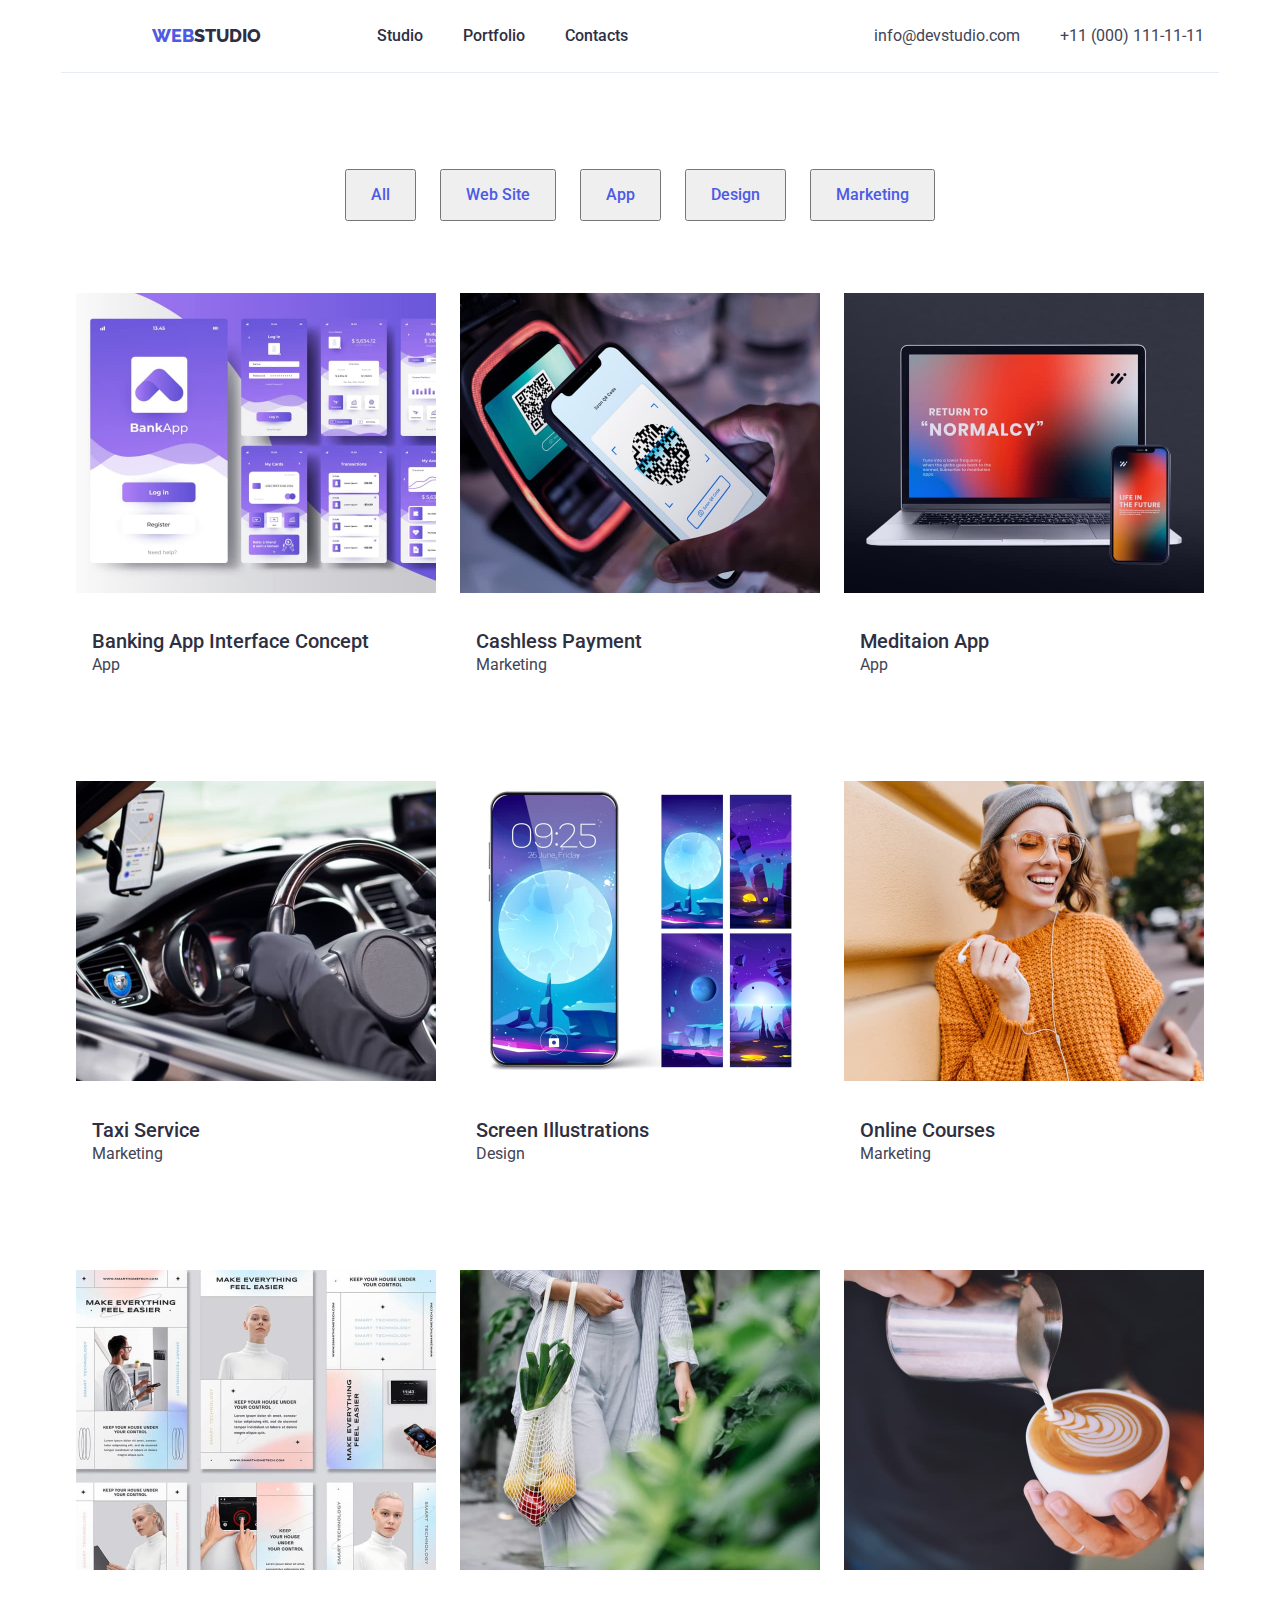
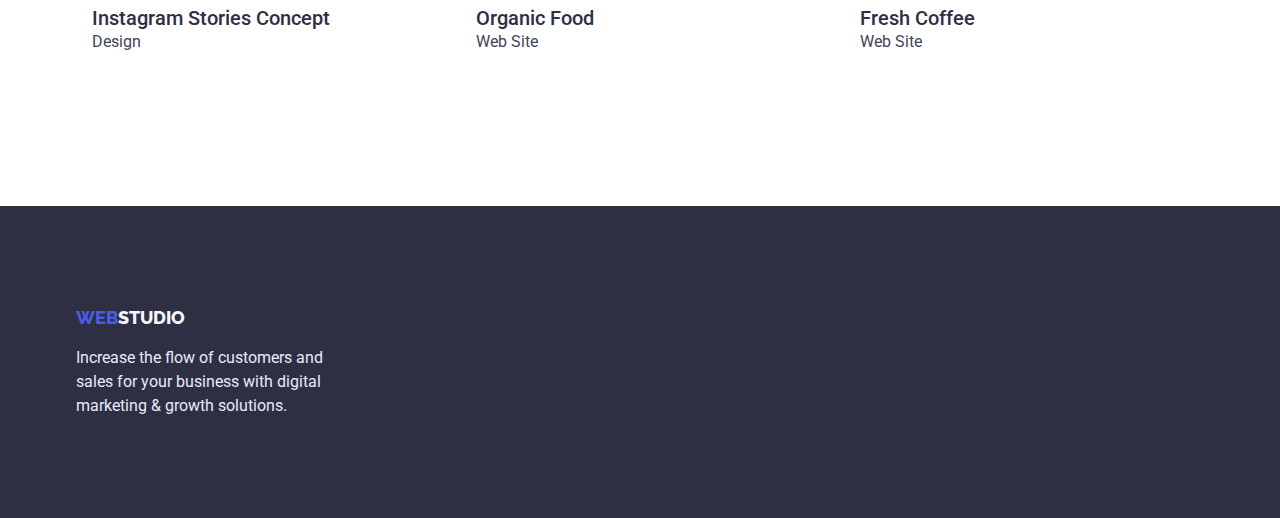
==== portfolio.html @ bc508bcf "Update portfolio.html" ====
<!DOCTYPE html>
<html lang="en">
<head>
    <meta charset="UTF-8">
    <meta http-equiv="X-UA-Compatible" content="IE=edge">
    <meta name="viewport" content="width=, initial-scale=1.0">
    <title>Document</title>
    <link
    rel="stylesheet"
    href="https://cdnjs.cloudflare.com/ajax/libs/modern-normalize/1.0.0/modern-normalize.min.css"
  />
    <link rel="stylesheet" href="./css/styles.css">
  <link href="https://fonts.googleapis.com/css2?family=Raleway:wght@800&family=Roboto:wght@400;500;700;900&display=swap" rel="stylesheet">
</head>
<body>
  <h1 class="visually-hidden">NAVIGATION</h1>
     <header>
        <div class="container one_header">
           
            <nav class="navigation">
                <ul class="references">
                    <a href="./index.html" class="logo"><b class="word_part_one"> WEB</b><b class="word_part_three">STUDIO</b></a>
                    <li><a href="./index.html" class="references_part">Studio</a></li>
                    <li><a href="./portfolio.html" class="references_part">Portfolio</a></li>
                    <li><a href="" class="references_part">Contacts</a></li>
                </ul>
            </nav>
                <address class="address_">
                    <ul class="link">
                        <li><a href="mailto:info@devstudio.com" class="link_one">info@devstudio.com</a></li>
                        <li><a href="tel:+110001111111" class="link_one">+11 (000) 111-11-11</a></li>
                    </ul>
                </address>

        </div>
    </header>
    <main>
        
        <section>
            <div class="container list_two">
                <ul class="portfolio_buttons">
                    <li><button type="button" class="button1">All</button></li>
                    <li><button type="button" class="button1">Web Site</button></li>
                    <li><button type="button" class="button1">App</button></li>
                    <li><button type="button" class="button1">Design</button></li>
                    <li> <button type="button" class="button1">Marketing</button></li>
                </ul>
                    <ul class="list">
                        <li >
                            <a href="http://">
                                <img src="./images/image5.jpg" alt="Technologies" width="360">
                                <div class="services_list">
                                    <h3 class="services">Banking App Interface Concept</h3>
                                 <p class="under_services">App</p>
                                </div>
                            </a>
              
                        </li>
                        <li >
                            <a href="http://">
                                <img src="./images/image6.jpg" alt="Technologies" width="360">
                                <div class="services_list">
                                    <h3 class="services">Cashless Payment</h3>
                                 <p class="under_services">Marketing</p>
                                </div>
                            </a>
        
                        </li>
                        <li >
                            <a href="http://">
                                <img src="./images/image7.jpg" alt="Technologies" width="360">
                                <div class="services_list">
                                    <h3 class="services">Meditaion App</h3>
                                 <p class="under_services">App</p>
                                </div>
                            </a>
        
                        </li>
                        <li class="list_distance">
                            <a href="http://">
                                <img src="./images/image8.jpg" alt="Technologies" width="360">
                                <div class="services_list">
                                    <h3 class="services">Taxi Service</h3>
                                 <p class="under_services">Marketing</p>
                                </div>
                            </a>
        
                        </li>
                        <li class="list_distance">
                            <a href="http://">
                                <img src="./images/image9.jpg" alt="Technologies" width="360">
                                <div class="services_list">
                                    <h3 class="services">Screen Illustrations</h3>
                                 <p class="under_services">Design</p>
                                </div>
                            </a>
                            
                        </li>
                        <li class="list_distance">
                            <a href="http://">
                                <img src="./images/image10.jpg" alt="Technologies" width="360">
                                <div class="services_list">
                                    <h3 class="services">Online Courses</h3>
                                 <p class="under_services">Marketing</p>
                                </div>
                            </a>
        
                        </li>
                        <li class="list_distance">
                            <a href="http://">
                                <img src="./images/image11.jpg" alt="Technologies" width="360">
                                <div class="services_list">
                                    <h3 class="services">Instagram Stories Concept</h3>
                                 <p class="under_services">Design</p>
                                </div>
                            </a>
        
                        </li>
                        <li class="list_distance">
                            <a href="http://">
                                <img src="./images/image12.jpg" alt="Technologies" width="360">
                                <div class="services_list">
                                    <h3 class="services">Organic Food</h3>
                                 <p class="under_services">Web Site</p> 
                                </div>
                            </a>
                              
        
                        </li>
                        <li class="list_distance">
                            <a href="http://">
                                <img src="./images/image13.jpg" alt="Technologies" width="360">
                                <div class="services_list">
                                    <h3 class="services">Fresh Coffee</h3>
                                 <p class="under_services">Web Site</p>
                                </div>
                            </a>
                        </li>
                    </ul>
            </div>
        </section>
        
    </main>
    <footer class="ending one_footer">
        <div class="container real_end">
            <a href="./index.html" class="logo"><b class="word_part_one"> WEB</b><b class="word_part_two">STUDIO</b></a>

           <p class="footerd">Increase the flow of customers and <br> sales for your business with digital <br> marketing & growth solutions.</p>
        </div>
    </footer>
</body>
---- css/styles.css ----
:root {
  -one-color: #434455;
  -titel-color: #2E2F42;
  -link-color:  #434455;
}
body {
  font-family: 'Roboto';
  color: #FFFFFF;
}

.link .link_one {
  color:#434455;
  font-size: 16px;
  line-height: 1.5em;
  text-decoration: none;
  font-weight: 400;
  font-style: normal;
}
.link_one:hover,
.link_one :focus{
  color: darkblue;
}


.button1 {
   color: #4D5AE5;
    font-weight: 500;
    font-size: 16px;
    line-height: 1.5em;
    font-family: 'Roboto';
}
button:focus,
button:active,
button:hover{
   color: blue;
}
button {
    cursor: pointer;
}
.button2 {
   color: #FFFFFF;
   font-weight: 500;
    font-size: 16px;
    line-height: 1.5em;
    background: #4D5AE5;
    font-family: 'Roboto';
    padding: 16px 32px;
    margin-top: 48px;
    margin-left: auto;
    margin-right: auto;
    display: block;
    
}
.button1 {
  padding-top: 12px;
  padding-bottom: 12px;
  padding-right: 24px;
  padding-left: 24px;
}
.list {
  text-decoration: none;
  display: flex;
  flex-wrap: wrap;
  gap: 24px;
  margin-top: 72px;
  margin-bottom: 120px;
}
.list .services {
  color:#2E2F42;
  font-weight: 500;
  font-size: 20px;
  line-height: 1.2em;
  text-decoration: none;

}
.list .under_services {
  color: #434455;
  font-size: 16px;
  line-height: 1.5em;
  text-decoration: none;
}
*{
  text-decoration: none;
}
.word_part_one {
  color: #4D5AE5;
  font-weight: 800;
 font-size: 18px;
 line-height: 1.33em;
 font-family: 'Raleway', sans-serif;
 text-decoration: none;
 margin-top: 24;
}
.word_part_two {
  color: #F4F4FD;
  font-weight: 800;
  font-size: 18px;
 line-height: 1.33em;
 font-family: 'Raleway', sans-serif;
 text-decoration: none;
}
.references .references_part {
  color: #2E2F42;
  font-weight: 500;
  font-size: 16px;
  line-height: 1.5em;
  
}
.footerd {
  color: #E7E9FC;
  font-size: 16px;
  line-height: 1.5em;
  margin-top: 16px;
}
.benefits .big_titel {
  color: #2E2F42;
  font-weight: 500;
  font-size: 20px;
  line-height: 1.2em;
  margin-bottom: 8px;
}
.benefits .under_titel {
  color: #434455;
  font-size: 16px;
  line-height: 1.5em;
}
.list_downsize .big_titel_two {
  color: #2E2F42;
  font-weight: 500;
  font-size: 20px;
  line-height: 1.2em;
  text-decoration: none;
  text-align: center;
}
.list_downsize .under_titel-two {
  color: #434455;
  font-size: 16px;
  line-height: 1.5em;
  text-decoration: none;
  text-align: center;
}
.first_titel {
  font-size: 56px;
  line-height: 1.07em;
  color: #FFFFFF;
  letter-spacing: 0.02em;
}

.first_section {
  background: #2E2F42;
  padding-top: 288px;
  padding-bottom: 288px;
  display: block;
}
.team {
  background: #F4F4FD;
}
.word_part_three { 
  color: #2E2F42;
  font-weight: 800;
  font-size: 18px;
  line-height: 1.33em;
  font-family: 'Raleway';
  text-decoration: none;
}
.second_titel {
  color: #2E2F42;
  font-weight: 700;
  font-size: 36px;
  line-height: 1.11em;
  text-align: center;
}
.team .titel_team {
  color: #2E2F42;
  font-weight: 700;
  font-size: 36px;
  line-height: 1.11em;
  text-align: center;
}
.ending {
  background: #2E2F42;
}
.container {
 width: 1158px;
 margin: 0 auto;
 padding-left: 15px;
 padding-right: 15px;
}
.one_header {
  display: flex;
  align-items: center;
  border-bottom: 1px solid #E7E9FC;
  padding-top: 24px;
  padding-bottom: 24px;

}
.one_footer
.navigation {
  display: flex;
  align-items: center;
}
.references {
  display: flex;
  gap: 40px;
  margin-left: 76px;
}
.second_section {
  padding-top: 120px;
  padding-bottom: 120px;
}
.benefits {
  gap: 24px;
  display: flex;
  flex-direction: row;
  align-items: center;
  
}
.third_section {
  padding-bottom: 120px;
}
.list_of_images {
  gap: 24px;
  margin-top: 72px;
  display: flex;
  flex-wrap: wrap;
}
.team {
  padding-top: 120px;
  padding-bottom: 120px;
}
.list_downsize {
  gap: 24px;
  margin-bottom: 72px;
  display: flex;
  flex-wrap: wrap;
}
.link {
  display: flex;
  gap: 40px;
  align-items: center;
  margin-left: auto;
}
.address_ {
  margin-left: auto;
  display: block;
}
.one_footer {
  padding-top: 100px;
  padding-bottom: 100px;
}
.portfolio_buttons {
  display: flex;
  align-items: center;
  gap: 24px;
  flex-direction: row;
  margin-top: 96px;
  justify-content: center;
}
.under_benefits {
  max-width: 264px;
}
.images_one {
  margin-top: 72px ;
}
.text_one {
  padding-top: 32px ;
  padding-bottom: 32px;
}
.logo {
  margin-right: 76px;
}
.services_list {
  padding-left: 16px;
  padding-right: 54px;
  padding-top: 32px;
  padding-bottom: 32px;
}
.list_distance {
  margin-top: 48px;
}
html {
  box-sizing: border-box;
}
*::before,
*::after {
  box-sizing: inherit;
}
.solution_titel {
  text-align: center;
}

p, h1, h2, h3, h4, h5, h6{
  margin: 0;
}
ul {
  margin: 0;
  padding-left: 0;
}
.section {
  display: block;
}
.visually-hidden {
  position: absolute;
  width: 1px;
  height: 1px;
  margin: -1px;
  border: 0;
  padding: 0;
  white-space: nowrap;
  clip-path: inset(100%);
  clip: rect(0 0 0 0);
  overflow: hidden;
}
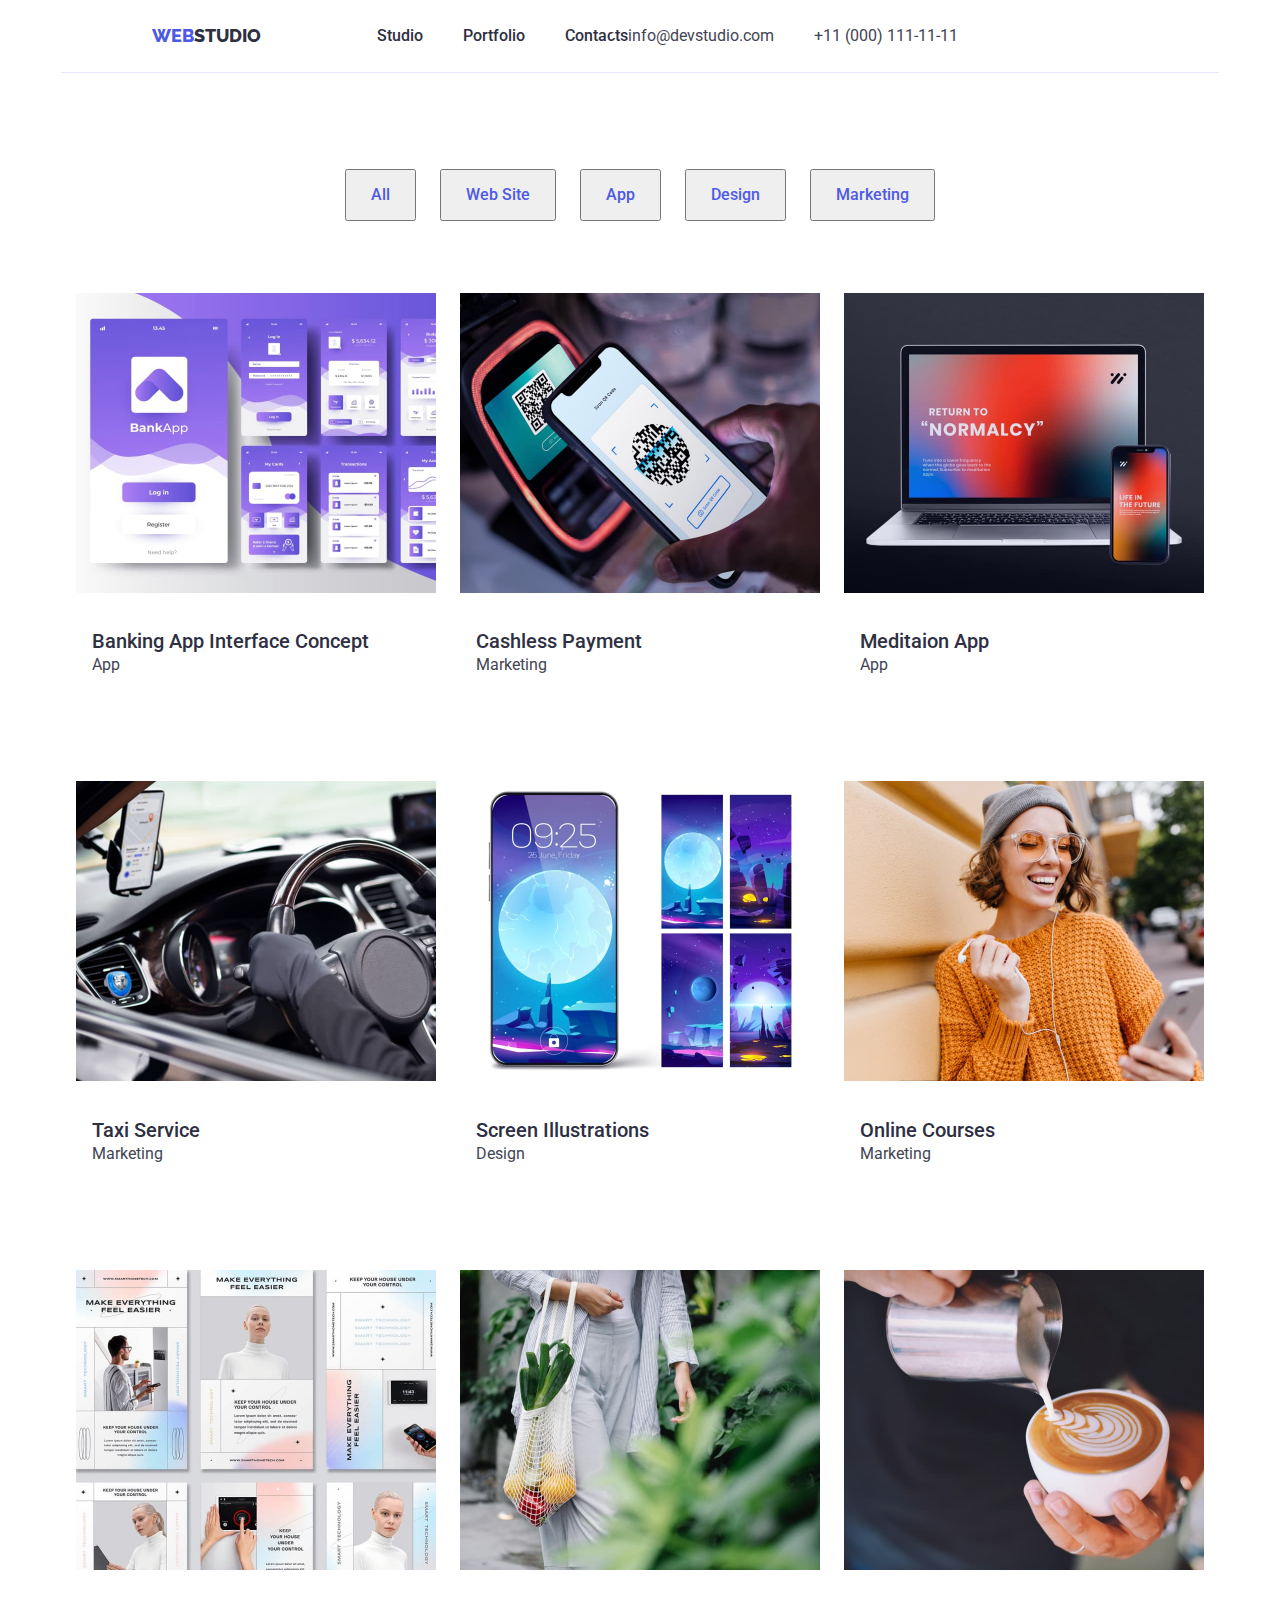
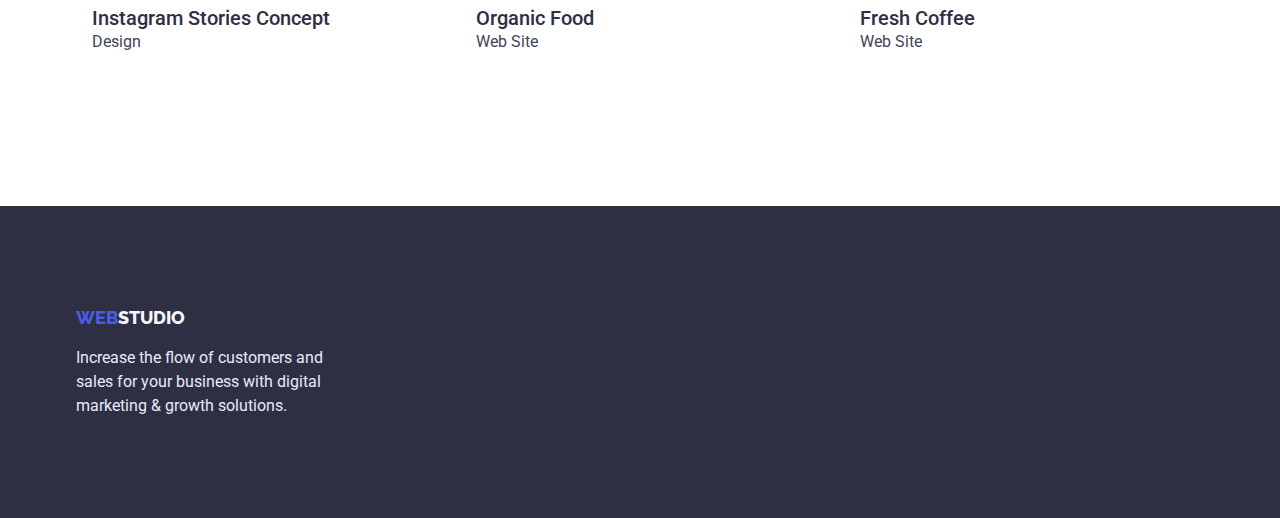
==== commit e121483b: "Update portfolio.html" ====
--- a/portfolio.html
+++ b/portfolio.html
@@ -10,33 +10,32 @@
     href="https://cdnjs.cloudflare.com/ajax/libs/modern-normalize/1.0.0/modern-normalize.min.css"
   />
     <link rel="stylesheet" href="./css/styles.css">
-  <link href="https://fonts.googleapis.com/css2?family=Raleway:wght@800&family=Roboto:wght@400;500;700;900&display=swap" rel="stylesheet">
+    <link href="https://fonts.googleapis.com/css2?family=Raleway:wght@800&family=Roboto:wght@400;500;700;900&display=swap" rel="stylesheet">
 </head>
 <body>
-  <h1 class="visually-hidden">NAVIGATION</h1>
-     <header>
-        <div class="container one_header">
-           
-            <nav class="navigation">
-                <ul class="references">
-                    <a href="./index.html" class="logo"><b class="word_part_one"> WEB</b><b class="word_part_three">STUDIO</b></a>
-                    <li><a href="./index.html" class="references_part">Studio</a></li>
-                    <li><a href="./portfolio.html" class="references_part">Portfolio</a></li>
-                    <li><a href="" class="references_part">Contacts</a></li>
+    <header>
+    <div class="container one_header">
+        <nav class="navigation">
+            
+            <ul class="references">
+                <a href="./index.html" class="logo"><b class="word_part_one"> WEB</b><b class="word_part_three">STUDIO</b></a>
+                <li><a href="./index.html" class="references_part">Studio</a></li>
+                <li><a href="./portfolio.html" class="references_part">Portfolio</a></li>
+                <li><a href="" class="references_part">Contacts</a></li>
+            </ul>
+        </nav>
+            <address>
+                <ul class="link">
+                    <li><a href="mailto:info@devstudio.com" class="link_one">info@devstudio.com</a></li>
+                    <li><a href="tel:+110001111111" class="link_one">+11 (000) 111-11-11</a></li>
                 </ul>
-            </nav>
-                <address class="address_">
-                    <ul class="link">
-                        <li><a href="mailto:info@devstudio.com" class="link_one">info@devstudio.com</a></li>
-                        <li><a href="tel:+110001111111" class="link_one">+11 (000) 111-11-11</a></li>
-                    </ul>
-                </address>
-
-        </div>
+            </address>
+    </div>
+        
     </header>
     <main>
         
-        <section>
+        <section class="haupt_section">
             <div class="container list_two">
                 <ul class="portfolio_buttons">
                     <li><button type="button" class="button1">All</button></li>
--- a/css/styles.css
+++ b/css/styles.css
@@ -148,8 +148,8 @@
 
 .first_section {
   background: #2E2F42;
-  padding-top: 288px;
-  padding-bottom: 288px;
+  padding-top: 188px;
+  padding-bottom: 188px;
   display: block;
 }
 .team {
@@ -230,7 +230,6 @@
 }
 .list_downsize {
   gap: 24px;
-  margin-bottom: 72px;
   display: flex;
   flex-wrap: wrap;
 }
@@ -271,7 +270,7 @@
 }
 .services_list {
   padding-left: 16px;
-  padding-right: 54px;
+  padding-right: 16px;
   padding-top: 32px;
   padding-bottom: 32px;
 }
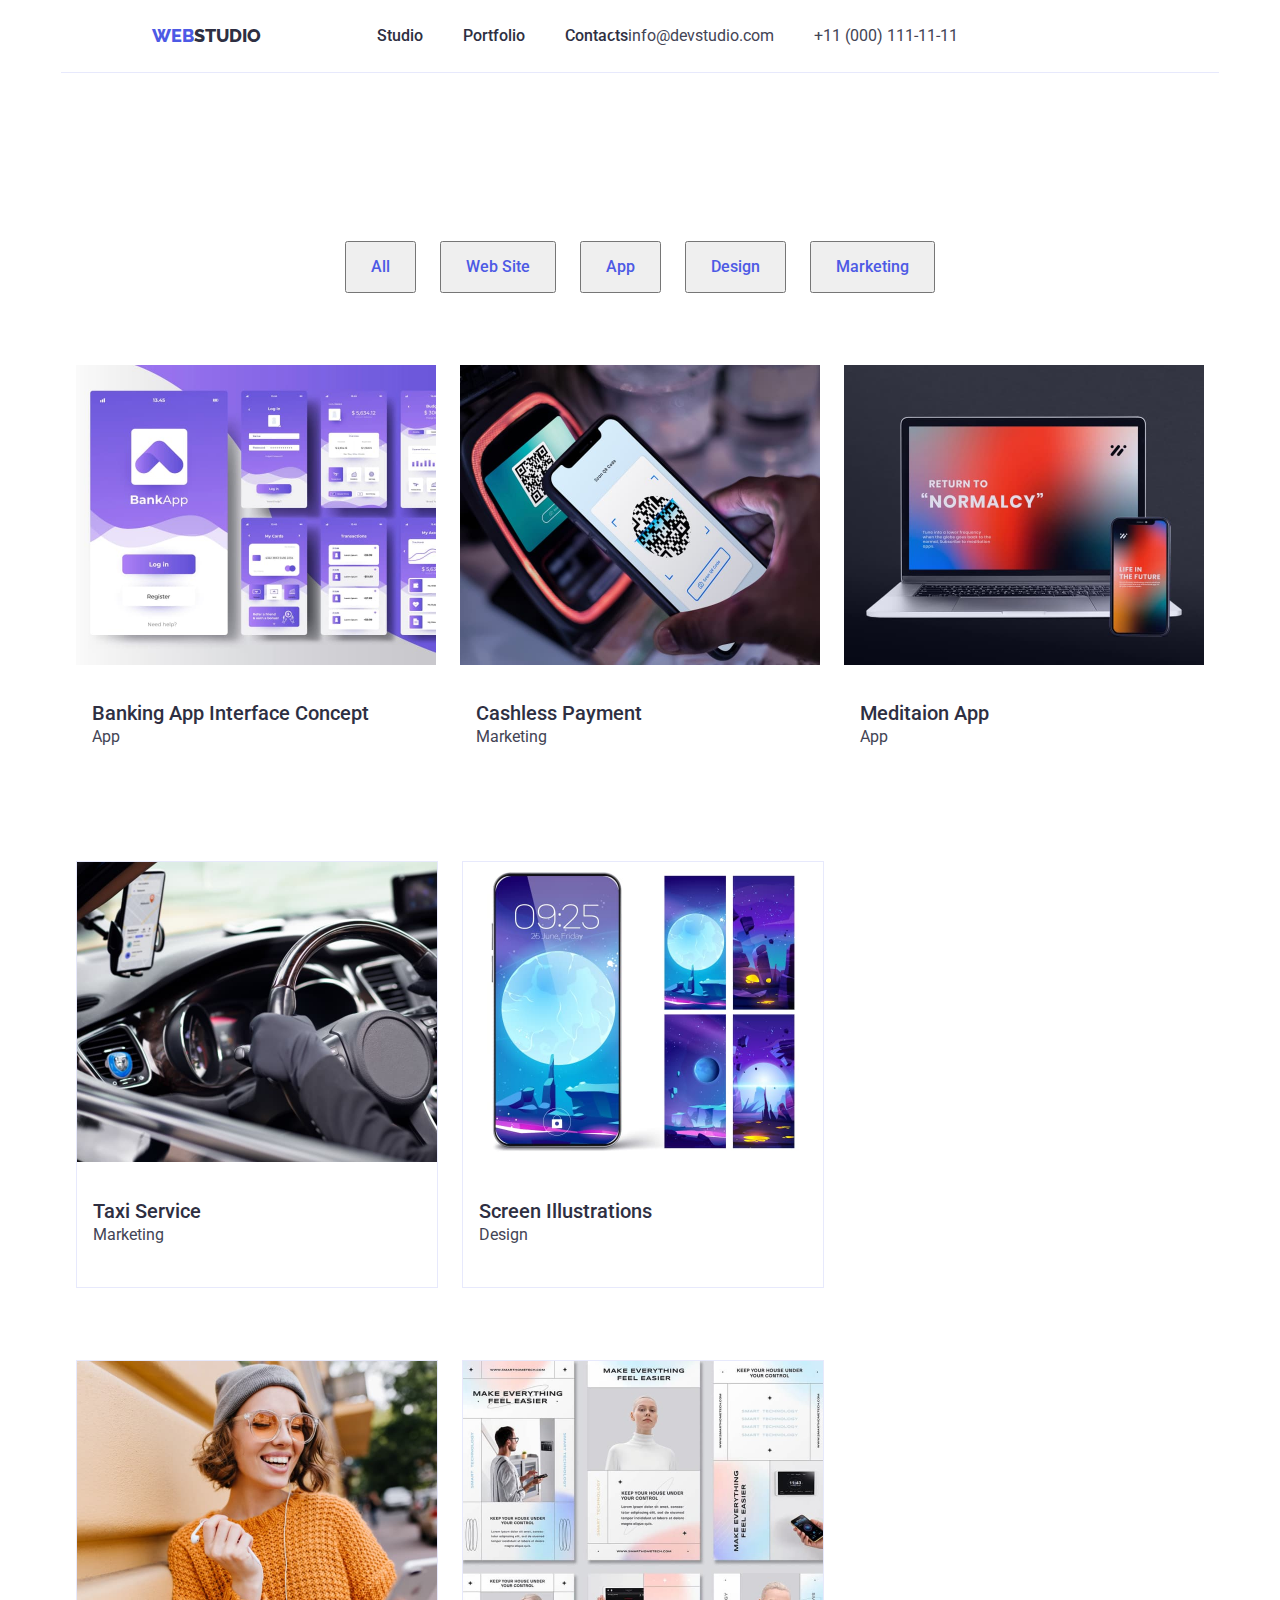
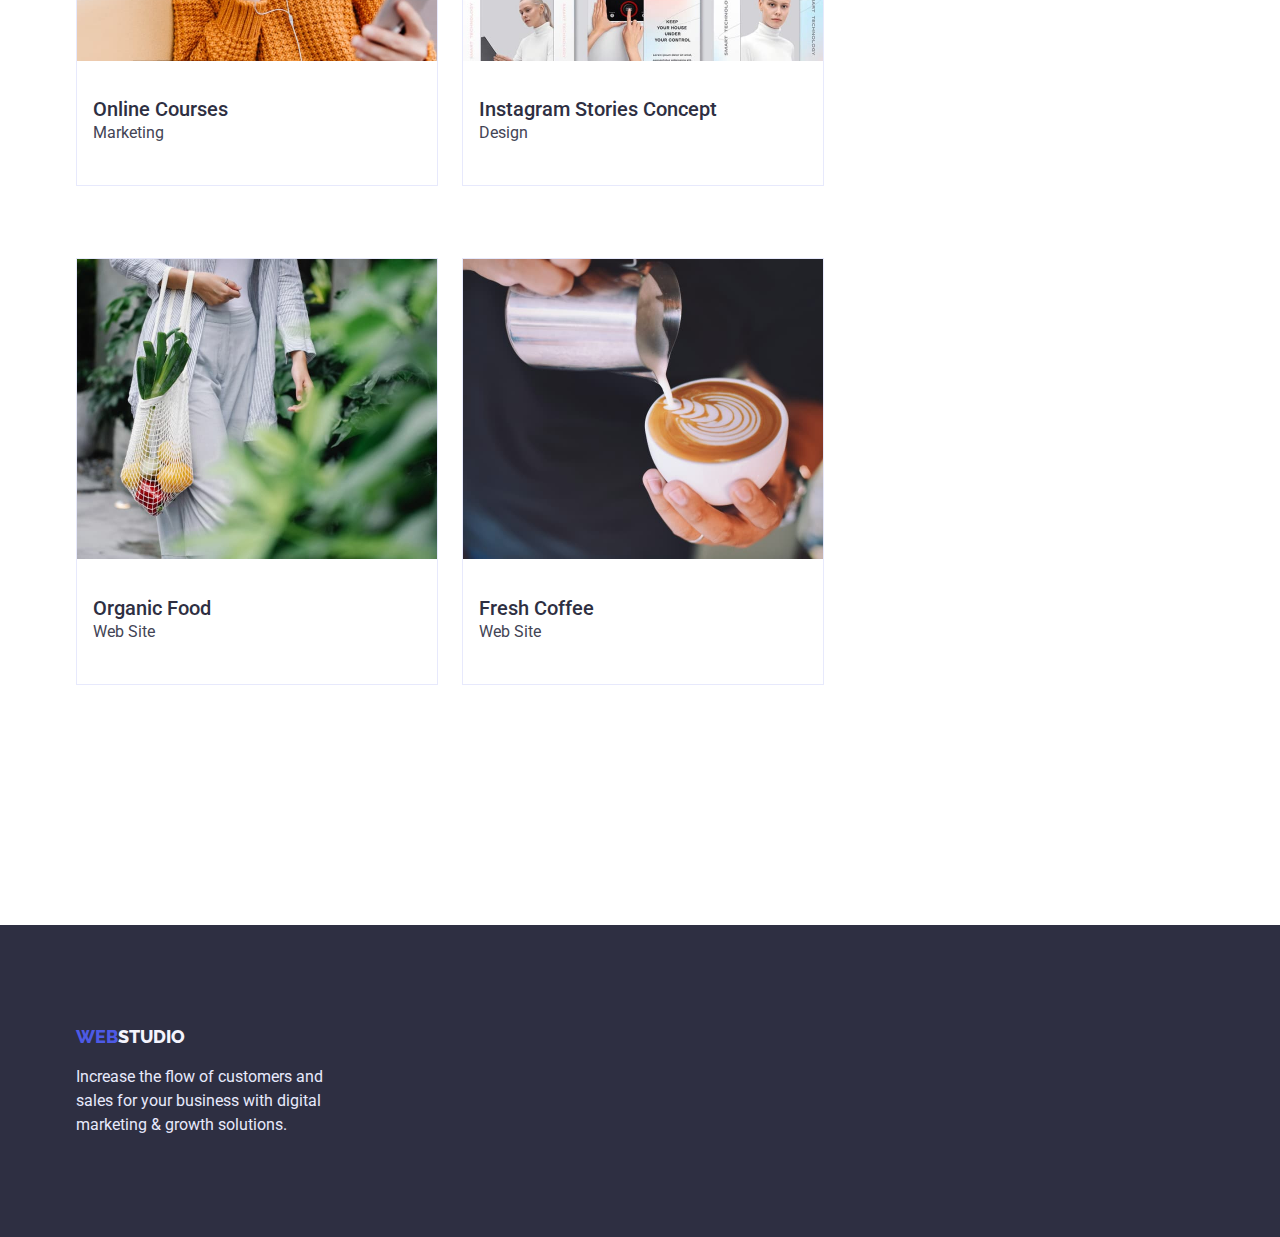
==== commit bfbc5202: "Update portfolio.html" ====
--- a/portfolio.html
+++ b/portfolio.html
@@ -45,7 +45,7 @@
                     <li> <button type="button" class="button1">Marketing</button></li>
                 </ul>
                     <ul class="list">
-                        <li >
+                        <li class="list_distance_two" >
                             <a href="http://">
                                 <img src="./images/image5.jpg" alt="Technologies" width="360">
                                 <div class="services_list">
@@ -55,7 +55,7 @@
                             </a>
               
                         </li>
-                        <li >
+                        <li class="list_distance_two">
                             <a href="http://">
                                 <img src="./images/image6.jpg" alt="Technologies" width="360">
                                 <div class="services_list">
@@ -65,7 +65,7 @@
                             </a>
         
                         </li>
-                        <li >
+                        <li class="list_distance_two">
                             <a href="http://">
                                 <img src="./images/image7.jpg" alt="Technologies" width="360">
                                 <div class="services_list">
--- a/css/styles.css
+++ b/css/styles.css
@@ -78,6 +78,7 @@
   font-size: 16px;
   line-height: 1.5em;
   text-decoration: none;
+  margin-bottom: 8px;
 }
 *{
   text-decoration: none;
@@ -276,6 +277,11 @@
 }
 .list_distance {
   margin-top: 48px;
+  border: 1px solid #E7E9FC;
+}
+.haupt_section {
+  padding-bottom: 120px;
+  padding-top: 72px;
 }
 html {
   box-sizing: border-box;
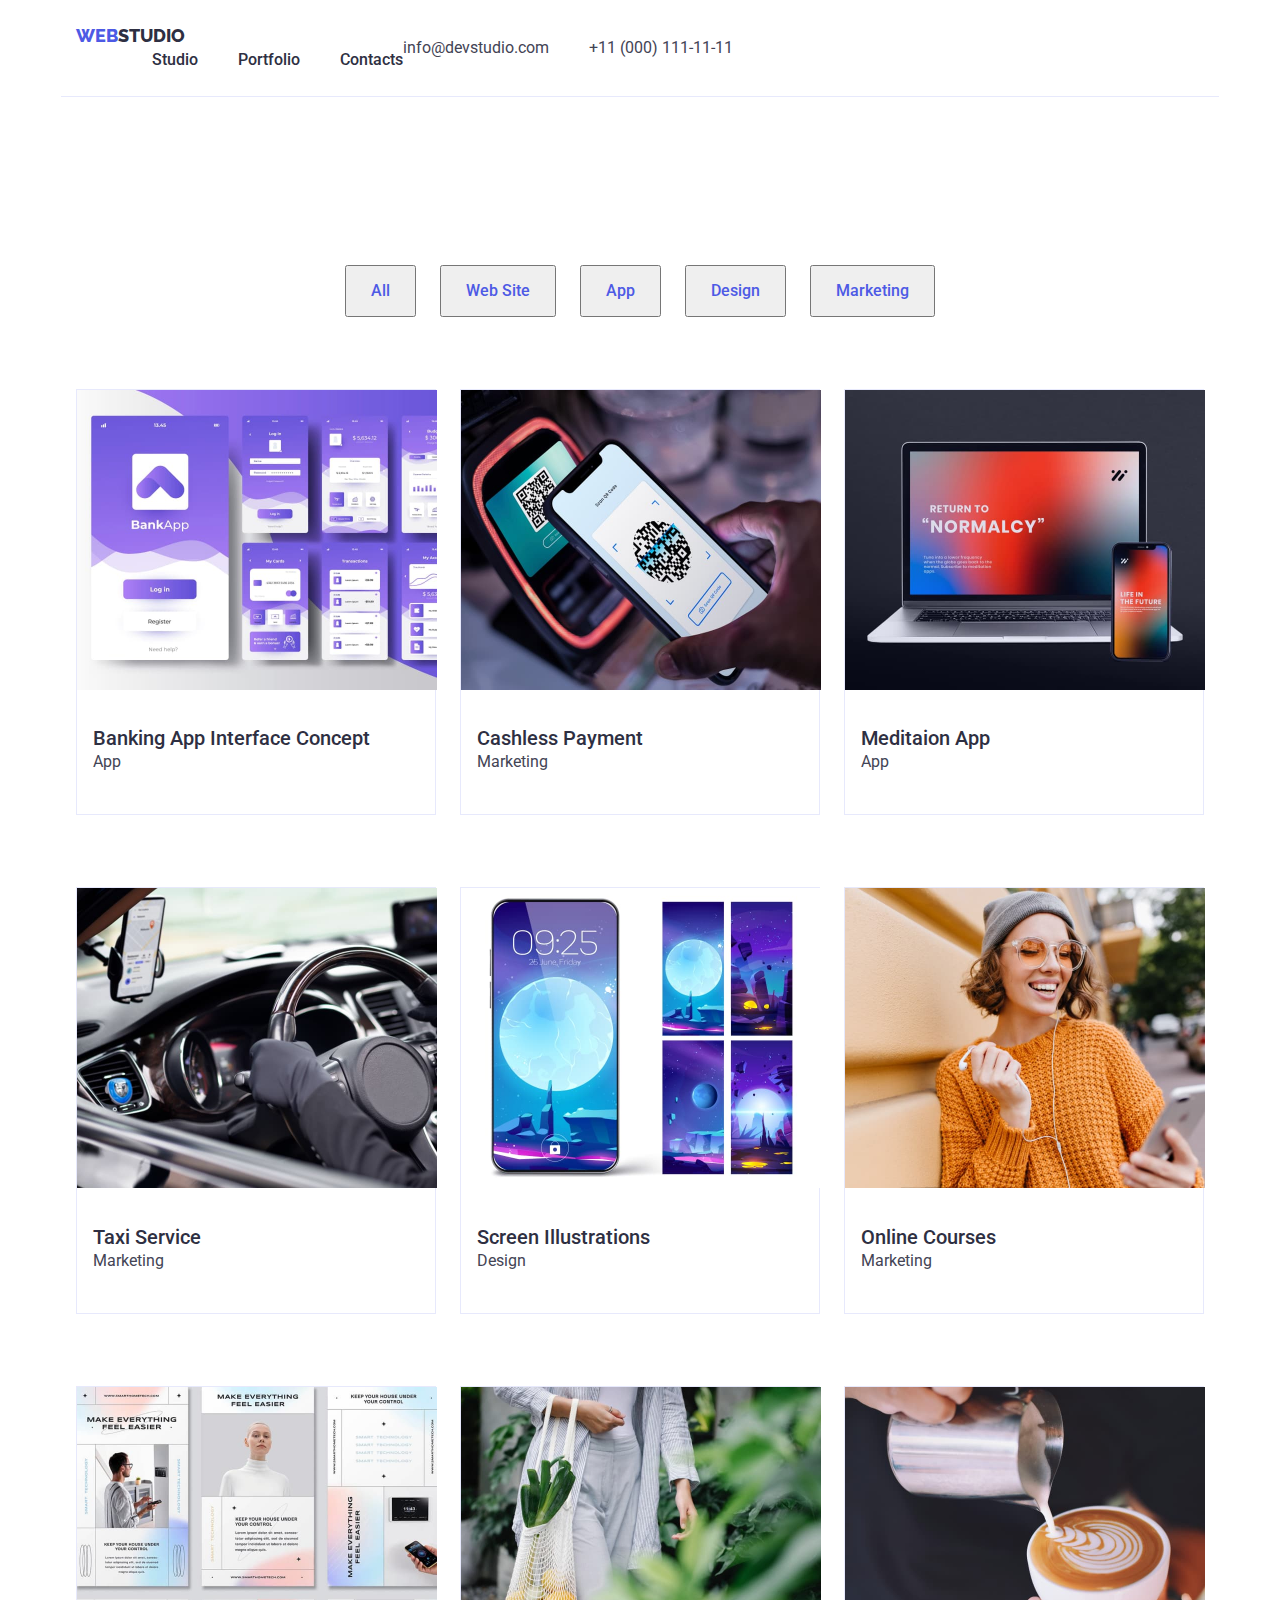
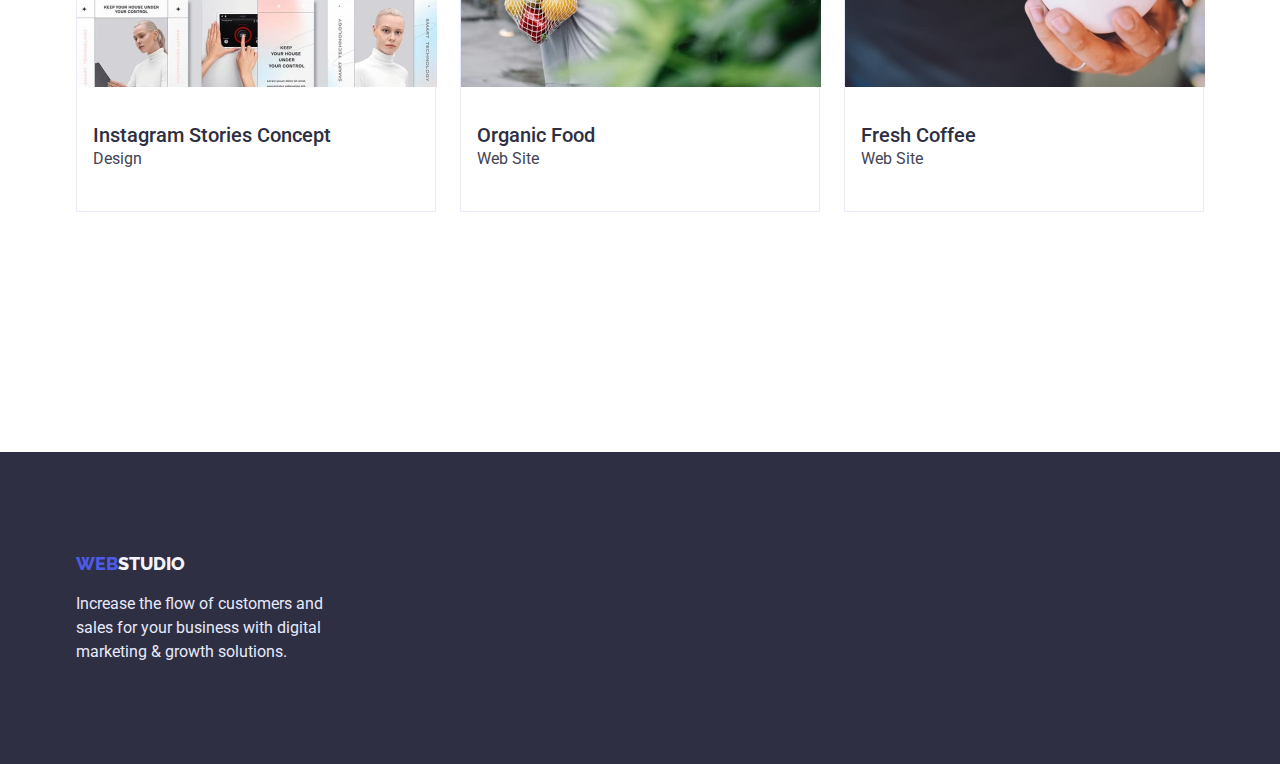
==== commit 2be32d19: "Update portfolio.html" ====
--- a/portfolio.html
+++ b/portfolio.html
@@ -16,9 +16,9 @@
     <header>
     <div class="container one_header">
         <nav class="navigation">
-            
+              <a href="./index.html" class="logo"><b class="word_part_one"> WEB</b><b class="word_part_three">STUDIO</b></a>
             <ul class="references">
-                <a href="./index.html" class="logo"><b class="word_part_one"> WEB</b><b class="word_part_three">STUDIO</b></a>
+              
                 <li><a href="./index.html" class="references_part">Studio</a></li>
                 <li><a href="./portfolio.html" class="references_part">Portfolio</a></li>
                 <li><a href="" class="references_part">Contacts</a></li>
--- a/css/styles.css
+++ b/css/styles.css
@@ -278,11 +278,17 @@
 .list_distance {
   margin-top: 48px;
   border: 1px solid #E7E9FC;
+  max-width: 360px;
 }
 .haupt_section {
   padding-bottom: 120px;
   padding-top: 72px;
 }
+.list_distance_two {
+  border: 1px solid #E7E9FC;
+  max-width: 360px;
+}
+
 html {
   box-sizing: border-box;
 }
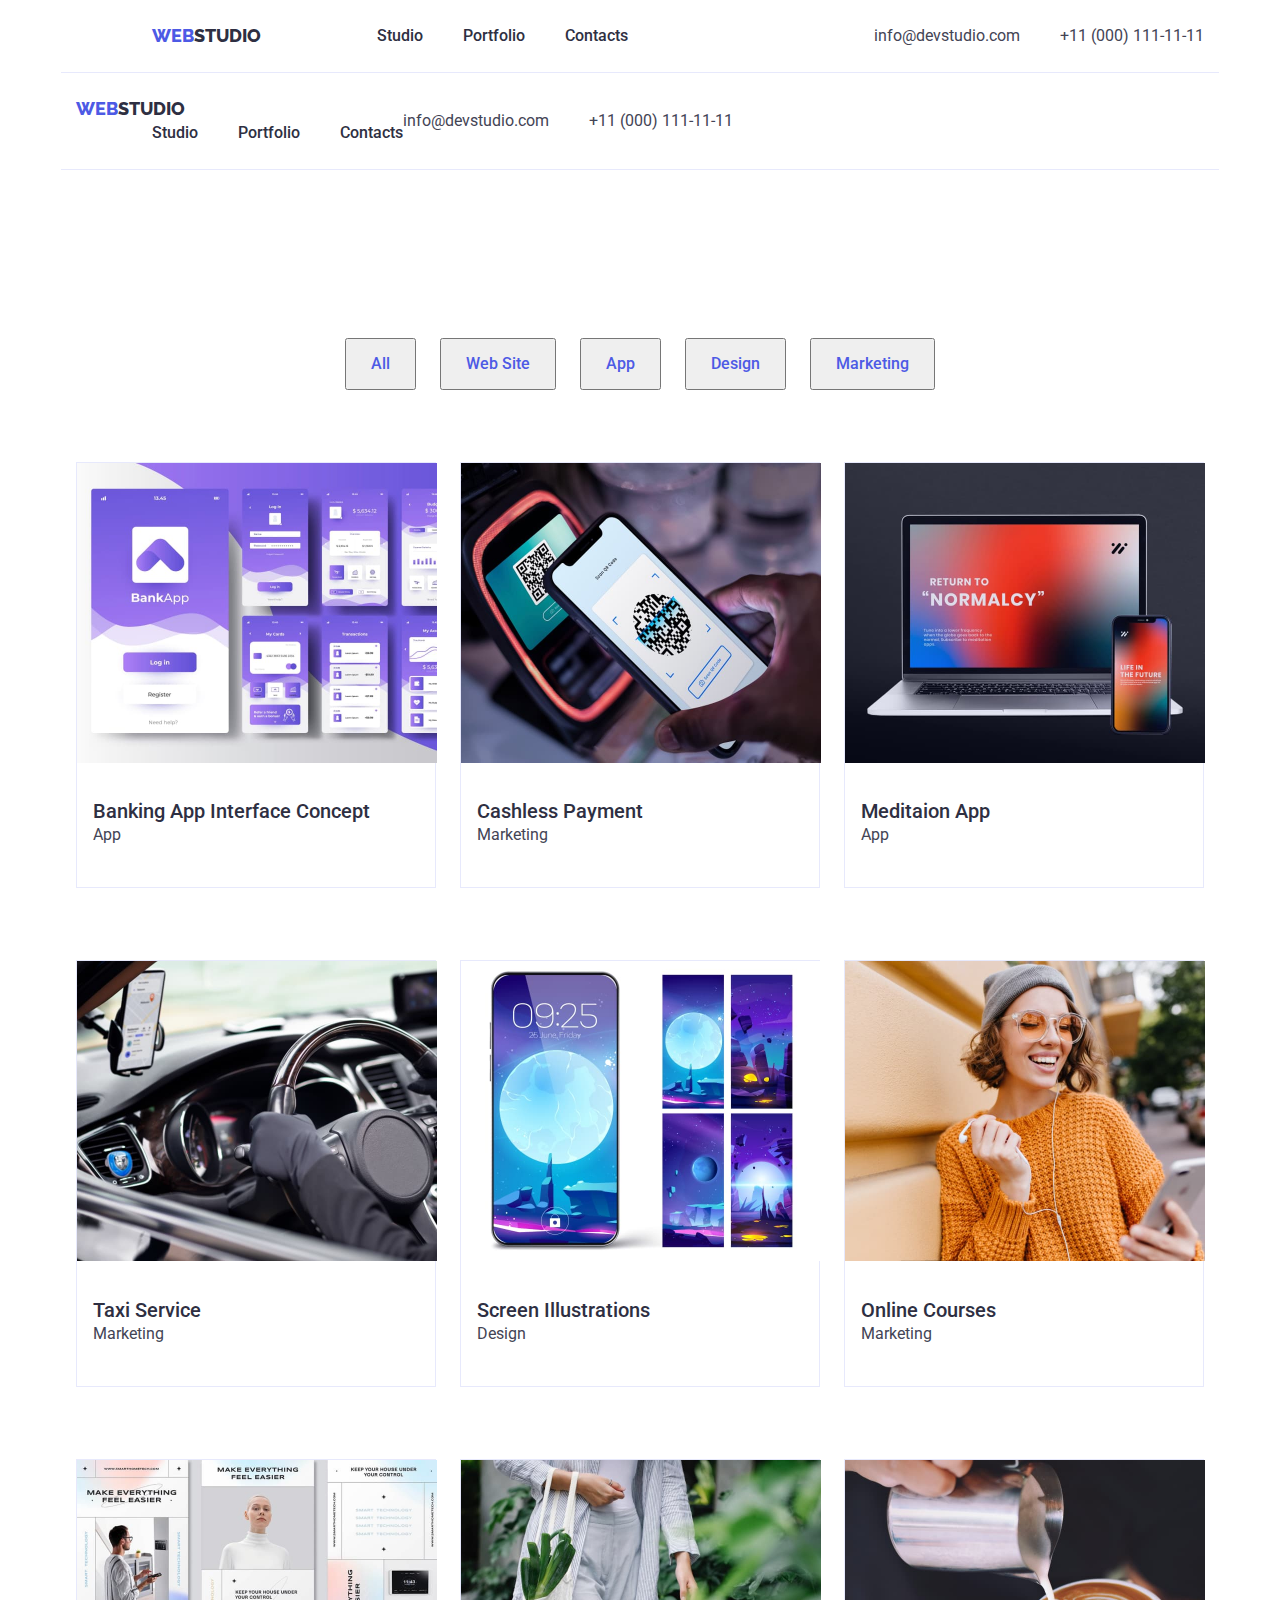
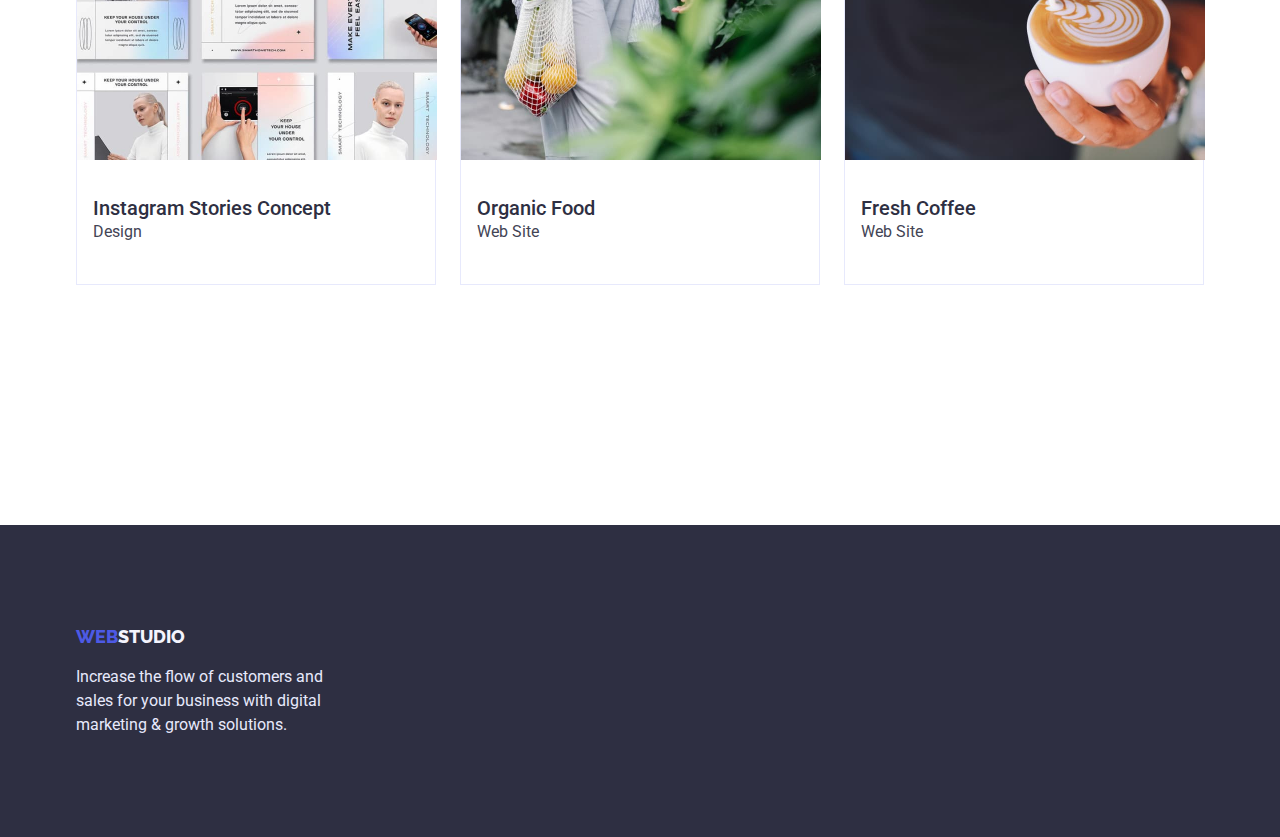
==== commit 8c1df9cd: "Update portfolio.html" ====
--- a/portfolio.html
+++ b/portfolio.html
@@ -10,10 +10,30 @@
     href="https://cdnjs.cloudflare.com/ajax/libs/modern-normalize/1.0.0/modern-normalize.min.css"
   />
     <link rel="stylesheet" href="./css/styles.css">
-    <link href="https://fonts.googleapis.com/css2?family=Raleway:wght@800&family=Roboto:wght@400;500;700;900&display=swap" rel="stylesheet">
+  <link href="https://fonts.googleapis.com/css2?family=Raleway:wght@800&family=Roboto:wght@400;500;700;900&display=swap" rel="stylesheet">
 </head>
 <body>
-    <header>
+  <h1 class="visually-hidden">NAVIGATION</h1>
+     <header>
+        <div class="container one_header">
+           
+            <nav class="navigation">
+                <ul class="references">
+                    <a href="./index.html" class="logo"><b class="word_part_one"> WEB</b><b class="word_part_three">STUDIO</b></a>
+                    <li><a href="./index.html" class="references_part">Studio</a></li>
+                    <li><a href="./portfolio.html" class="references_part">Portfolio</a></li>
+                    <li><a href="" class="references_part">Contacts</a></li>
+                </ul>
+            </nav>
+                <address class="address_">
+                    <ul class="link">
+                        <li><a href="mailto:info@devstudio.com" class="link_one">info@devstudio.com</a></li>
+                        <li><a href="tel:+110001111111" class="link_one">+11 (000) 111-11-11</a></li>
+                    </ul>
+                </address>
+
+        </div>
+    </header>
     <div class="container one_header">
         <nav class="navigation">
               <a href="./index.html" class="logo"><b class="word_part_one"> WEB</b><b class="word_part_three">STUDIO</b></a>
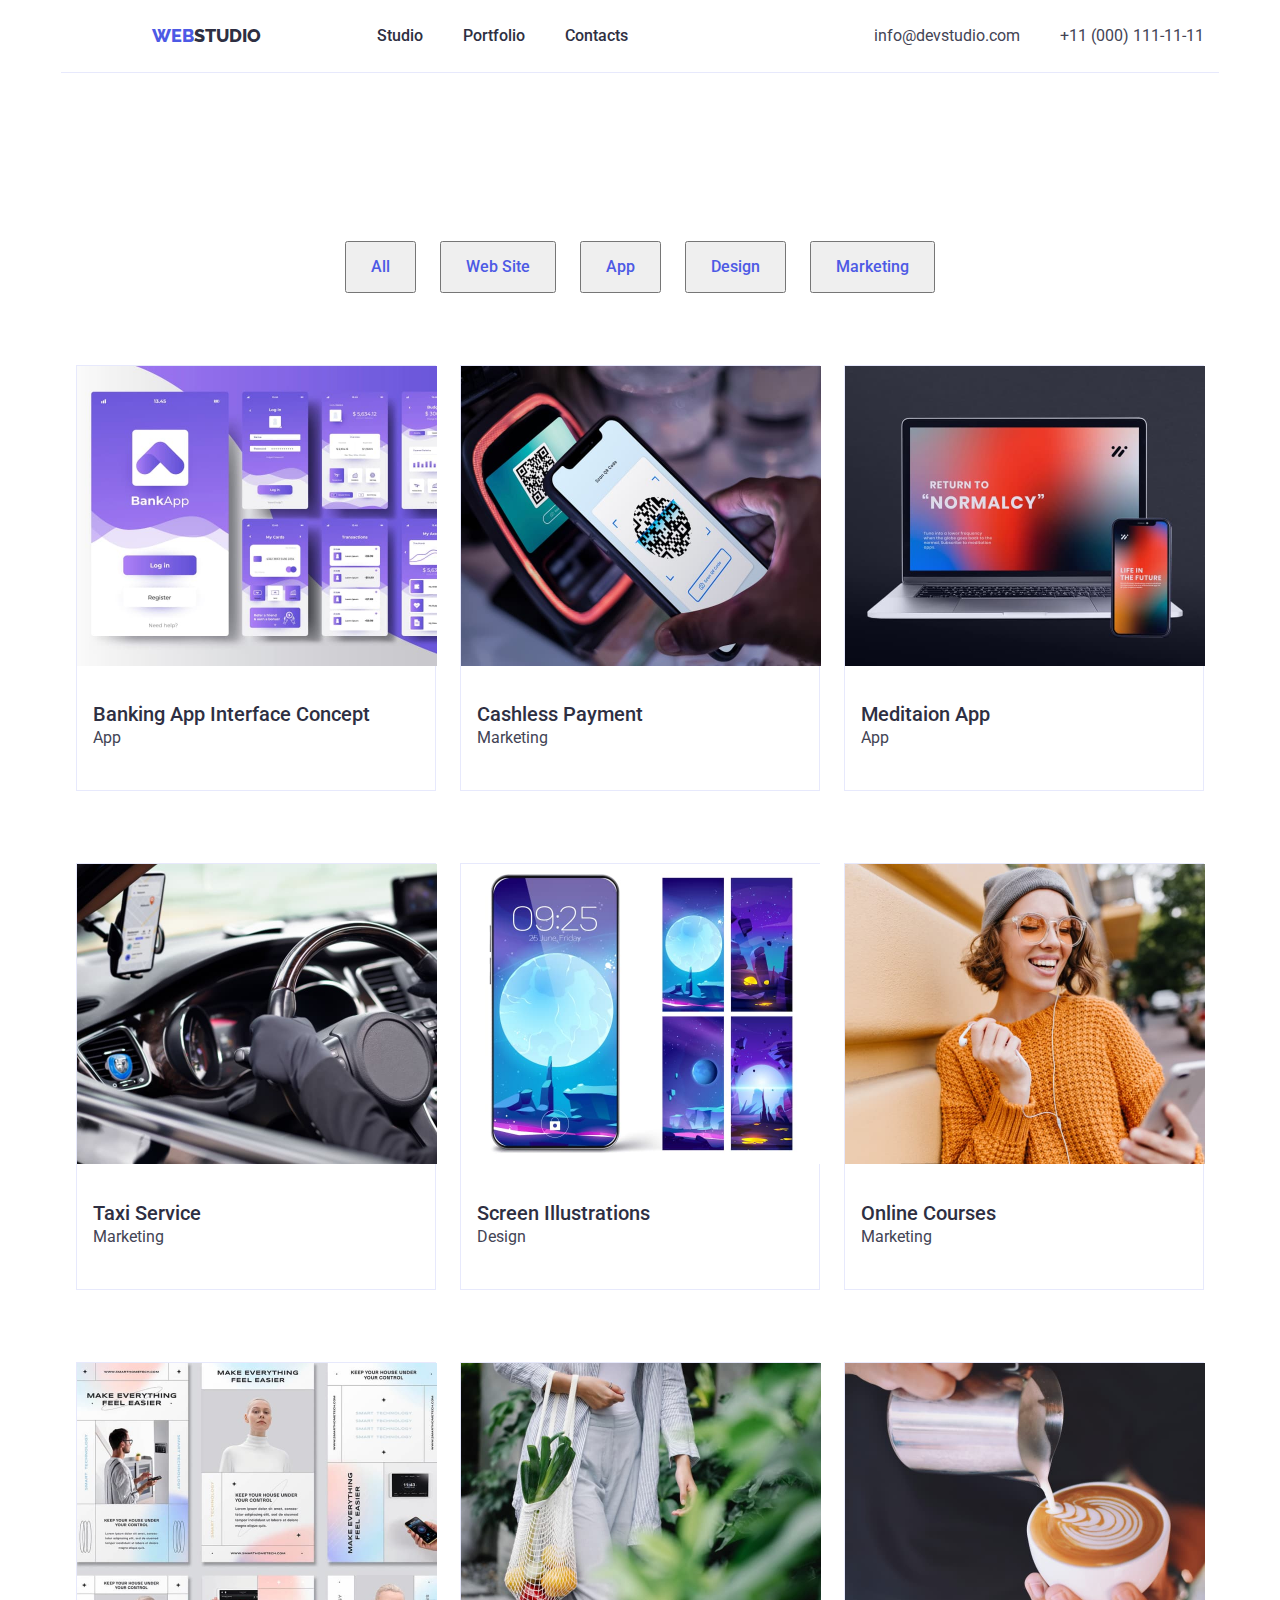
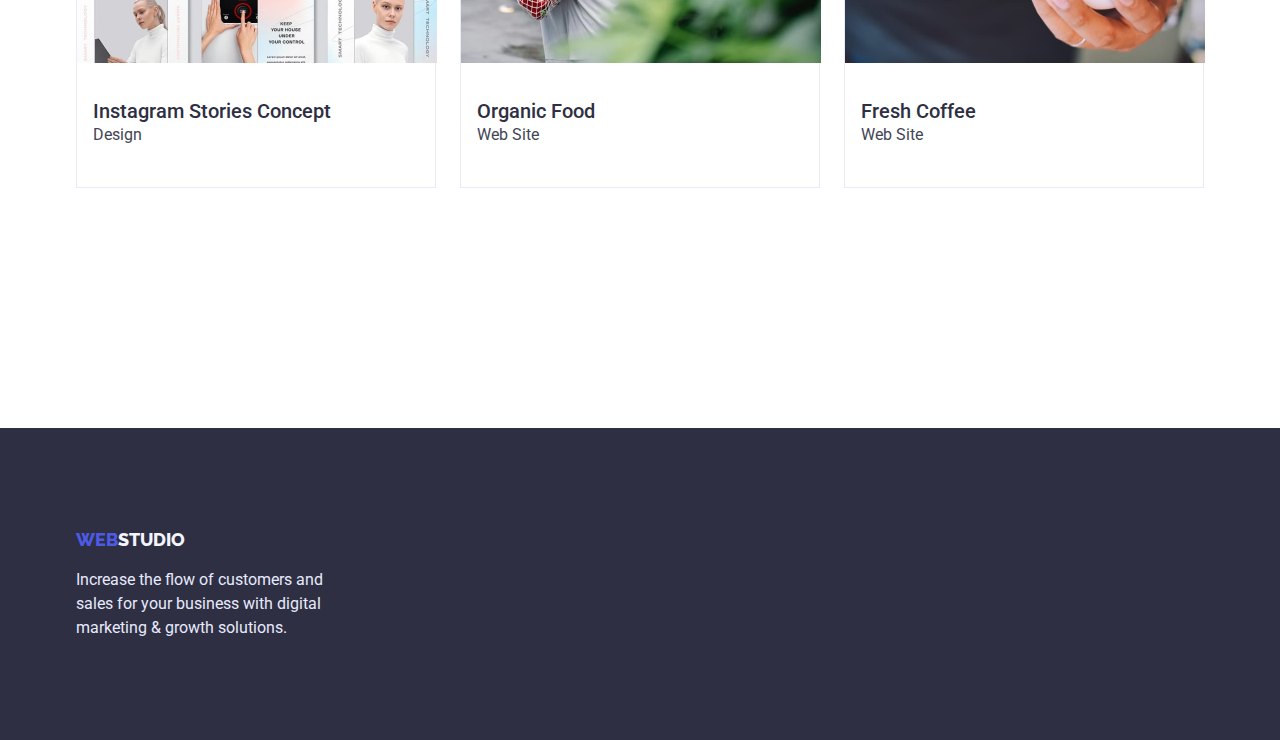
==== commit 0b33eafb: "Update portfolio.html" ====
--- a/portfolio.html
+++ b/portfolio.html
@@ -33,25 +33,6 @@
                 </address>
 
         </div>
-    </header>
-    <div class="container one_header">
-        <nav class="navigation">
-              <a href="./index.html" class="logo"><b class="word_part_one"> WEB</b><b class="word_part_three">STUDIO</b></a>
-            <ul class="references">
-              
-                <li><a href="./index.html" class="references_part">Studio</a></li>
-                <li><a href="./portfolio.html" class="references_part">Portfolio</a></li>
-                <li><a href="" class="references_part">Contacts</a></li>
-            </ul>
-        </nav>
-            <address>
-                <ul class="link">
-                    <li><a href="mailto:info@devstudio.com" class="link_one">info@devstudio.com</a></li>
-                    <li><a href="tel:+110001111111" class="link_one">+11 (000) 111-11-11</a></li>
-                </ul>
-            </address>
-    </div>
-        
     </header>
     <main>
         
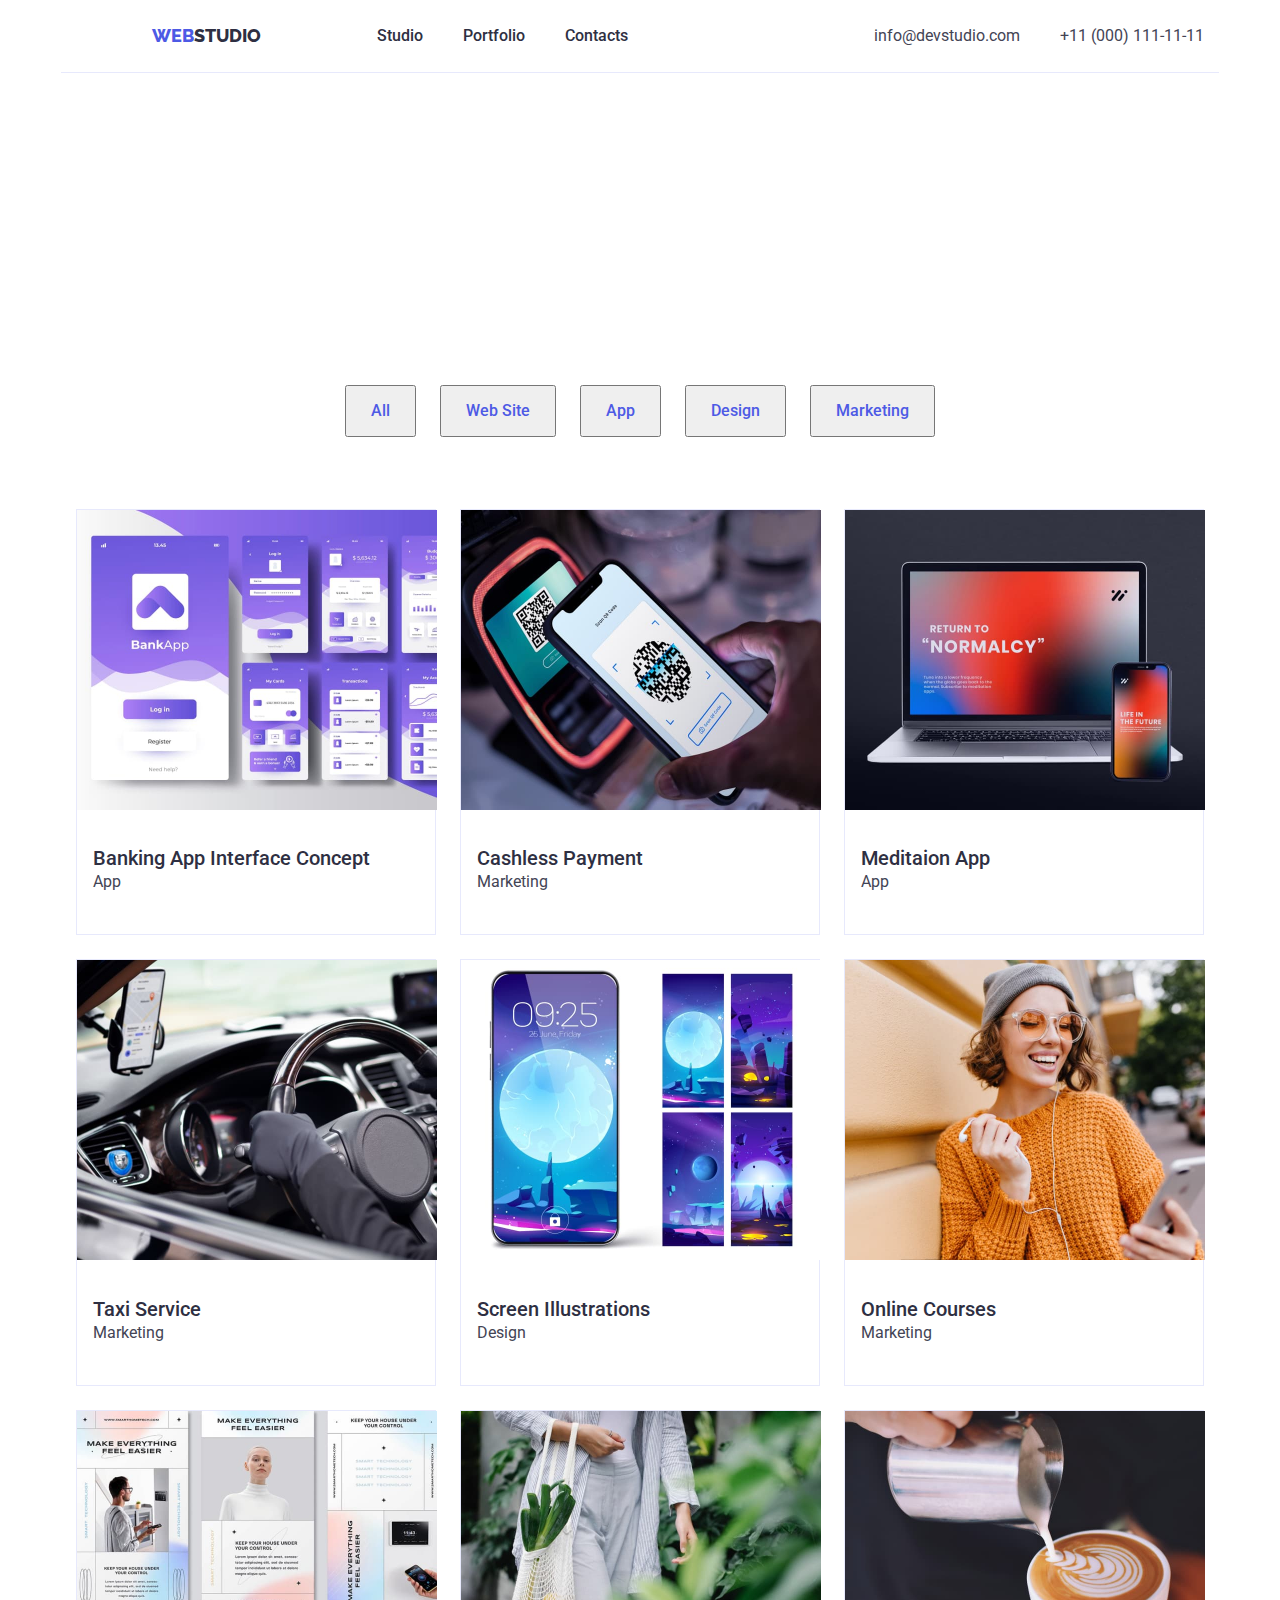
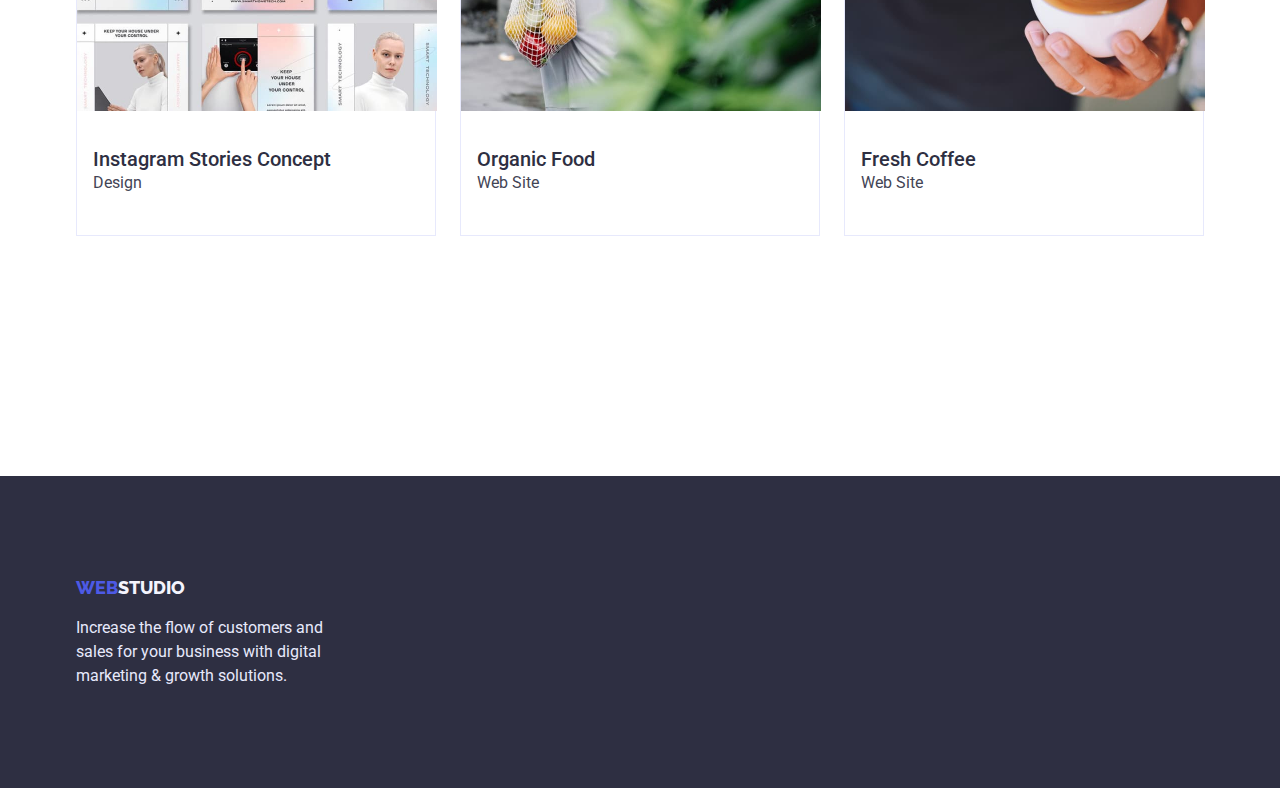
==== commit c037bb18: "Update portfolio.html" ====
--- a/portfolio.html
+++ b/portfolio.html
@@ -46,7 +46,7 @@
                     <li> <button type="button" class="button1">Marketing</button></li>
                 </ul>
                     <ul class="list">
-                        <li class="list_distance_two" >
+                        <li class="list_distance" >
                             <a href="http://">
                                 <img src="./images/image5.jpg" alt="Technologies" width="360">
                                 <div class="services_list">
@@ -56,7 +56,7 @@
                             </a>
               
                         </li>
-                        <li class="list_distance_two">
+                        <li class="list_distance">
                             <a href="http://">
                                 <img src="./images/image6.jpg" alt="Technologies" width="360">
                                 <div class="services_list">
@@ -66,7 +66,7 @@
                             </a>
         
                         </li>
-                        <li class="list_distance_two">
+                        <li class="list_distance">
                             <a href="http://">
                                 <img src="./images/image7.jpg" alt="Technologies" width="360">
                                 <div class="services_list">
--- a/css/styles.css
+++ b/css/styles.css
@@ -253,7 +253,7 @@
   align-items: center;
   gap: 24px;
   flex-direction: row;
-  margin-top: 96px;
+  padding-top: 96px;
   justify-content: center;
 }
 .under_benefits {
@@ -276,17 +276,14 @@
   padding-bottom: 32px;
 }
 .list_distance {
-  margin-top: 48px;
   border: 1px solid #E7E9FC;
   max-width: 360px;
+  column-gap: 24px;
+  row-gap: 48px;
 }
 .haupt_section {
   padding-bottom: 120px;
-  padding-top: 72px;
-}
-.list_distance_two {
-  border: 1px solid #E7E9FC;
-  max-width: 360px;
+  padding-top: 216px;
 }
 
 html {
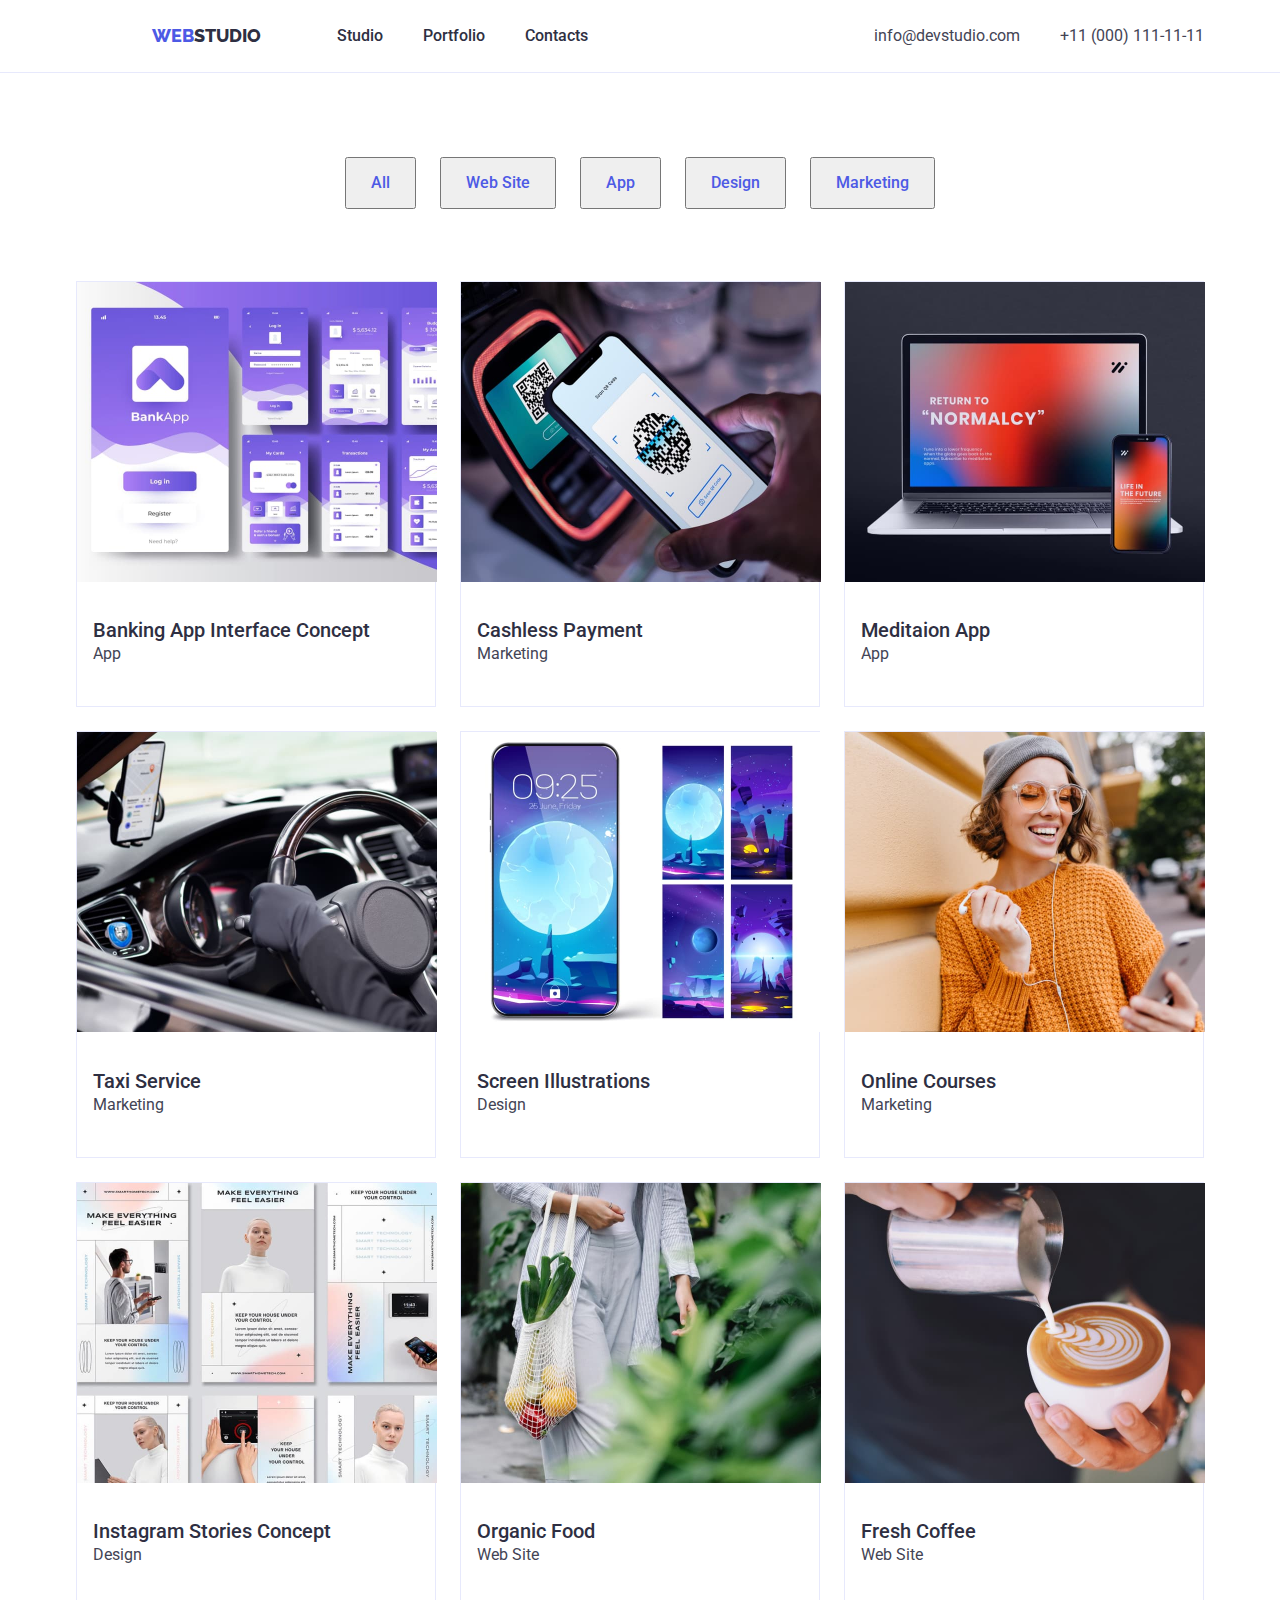
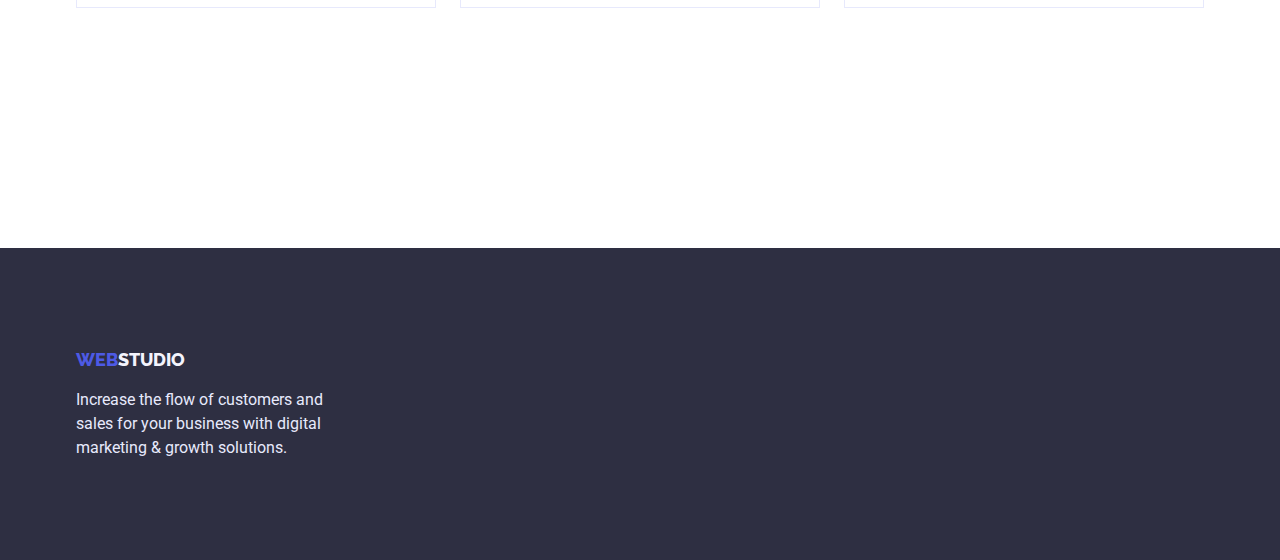
==== commit aac40346: "Update portfolio.html" ====
--- a/portfolio.html
+++ b/portfolio.html
@@ -14,7 +14,7 @@
 </head>
 <body>
   <h1 class="visually-hidden">NAVIGATION</h1>
-     <header>
+     <header class="up_header">
         <div class="container one_header">
            
             <nav class="navigation">
--- a/css/styles.css
+++ b/css/styles.css
@@ -190,10 +190,11 @@
 .one_header {
   display: flex;
   align-items: center;
-  border-bottom: 1px solid #E7E9FC;
   padding-top: 24px;
   padding-bottom: 24px;
-
+}
+.up_header {
+  border-bottom: 1px solid #E7E9FC;
 }
 .one_footer
 .navigation {
@@ -233,6 +234,7 @@
   gap: 24px;
   display: flex;
   flex-wrap: wrap;
+   margin-top: 72px ;
 }
 .link {
   display: flex;
@@ -253,21 +255,17 @@
   align-items: center;
   gap: 24px;
   flex-direction: row;
-  padding-top: 96px;
   justify-content: center;
 }
 .under_benefits {
   max-width: 264px;
-}
-.images_one {
-  margin-top: 72px ;
 }
 .text_one {
   padding-top: 32px ;
   padding-bottom: 32px;
 }
 .logo {
-  margin-right: 76px;
+  margin-right: 36px;
 }
 .services_list {
   padding-left: 16px;
@@ -283,7 +281,7 @@
 }
 .haupt_section {
   padding-bottom: 120px;
-  padding-top: 216px;
+  padding-top: 84px;
 }
 
 html {
